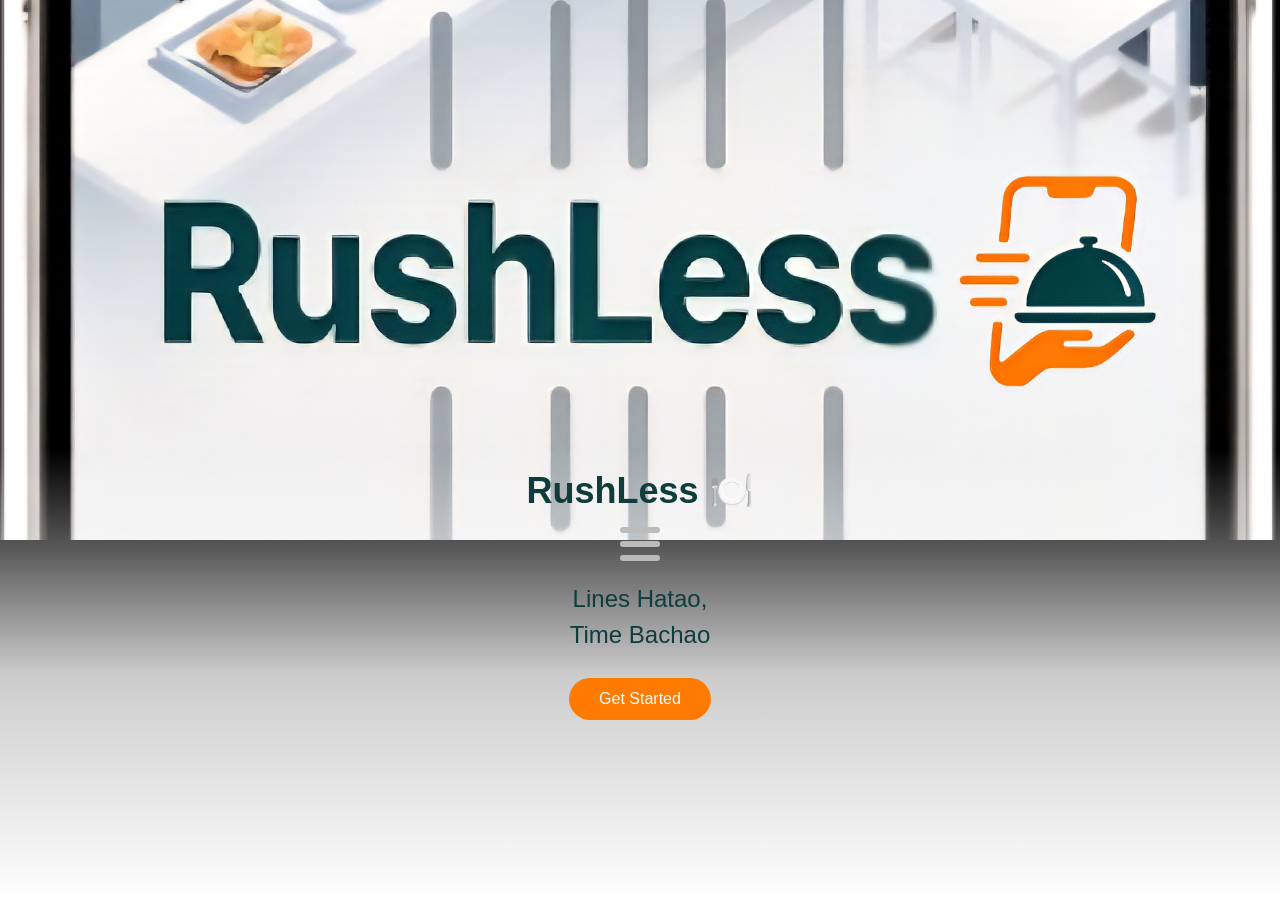
==== index.html @ dc9208c0 "Add files via upload" ====
<!DOCTYPE html>
<html lang="en">
<head>
  <meta charset="UTF-8">
  <title>RushLess</title>
  <link rel="stylesheet" href="style.css">
</head>
<body>

  <div class="screen">

    <!-- Top Image -->
    <img src="assets/banner.jpg" class="banner" alt="">

    <!-- Overlay Content -->
    <div class="content">

      <h1 class="title">
        RushLess <span>🍽️</span>
      </h1>

      <div class="lines">
        <span></span>
        <span></span>
        <span></span>
      </div>

      <p class="tagline">
        Lines Hatao,<br>
        Time Bachao
      </p>

      <button onclick="startApp()" class="btn">
        Get Started
      </button>

    </div>

  </div>

  <script src="script.js"></script>

</body>
</html>
---- style.css ----
* {
  margin: 0;
  padding: 0;
  box-sizing: border-box;
  font-family: 'Segoe UI', sans-serif;
}

body {
  background: #000;
}

/* Full screen like mobile app */
.screen {
  width: 100%;
  height: 100vh;
  position: relative;
  overflow: hidden;
}

/* Image */
.banner {
  width: 100%;
  height: 60%;
  object-fit: cover;
}

/* Content area */
.content {
  position: absolute;
  bottom: 0;
  width: 100%;
  height: 50%;
  background: linear-gradient(to top, #ffffff, rgba(255,255,255,0.8), transparent);
  text-align: center;
  padding-top: 20px;
}

/* Title */
.title {
  font-size: 36px;
  color: #0f3d3e;
}

.title span {
  color: orange;
}

/* Lines */
.lines {
  margin: 15px 0;
}

.lines span {
  display: block;
  width: 40px;
  height: 6px;
  background: #bbb;
  margin: 8px auto;
  border-radius: 5px;
}

/* Tagline */
.tagline {
  font-size: 24px;
  color: #0f3d3e;
  margin-top: 20px;
  line-height: 1.5;
}

/* Button */
.btn {
  margin-top: 25px;
  padding: 12px 30px;
  background: #ff7a00;
  color: white;
  border: none;
  border-radius: 25px;
  font-size: 16px;
  cursor: pointer;
  transition: 0.3s;
}

.btn:hover {
  background: #e56d00;
}
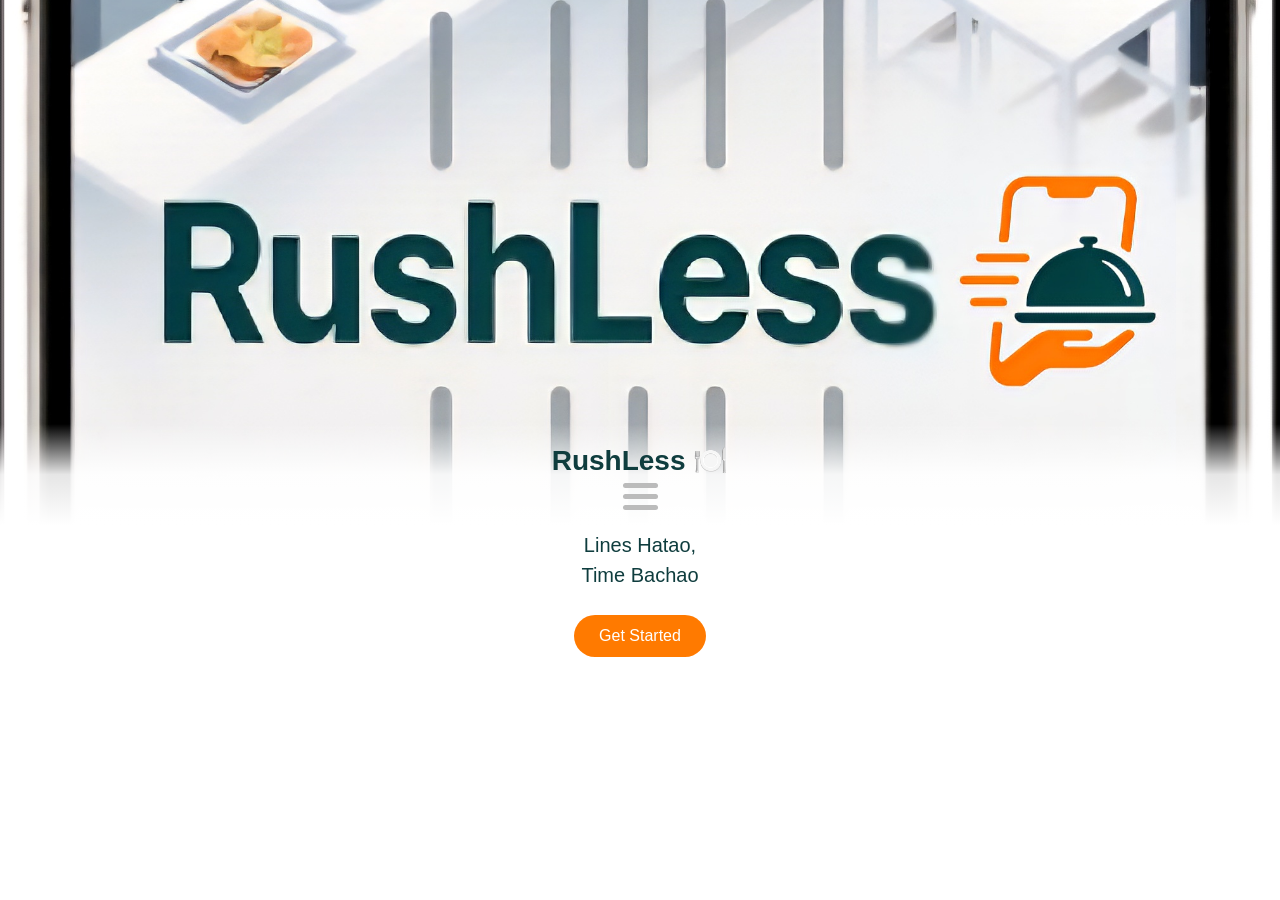
==== commit a835fe1b: "Add files via upload" ====
--- a/index.html
+++ b/index.html
@@ -2,6 +2,7 @@
 <html lang="en">
 <head>
   <meta charset="UTF-8">
+  <meta name="viewport" content="width=device-width, initial-scale=1.0">
   <title>RushLess</title>
   <link rel="stylesheet" href="style.css">
 </head>
--- a/style.css
+++ b/style.css
@@ -6,13 +6,13 @@
 }
 
 body {
-  background: #000;
+  background: #fff;
 }
 
-/* Full screen like mobile app */
+/* Full mobile screen */
 .screen {
   width: 100%;
-  height: 100vh;
+  min-height: 100vh;
   position: relative;
   overflow: hidden;
 }
@@ -20,24 +20,28 @@
 /* Image */
 .banner {
   width: 100%;
-  height: 60%;
+  height: 60vh;   /* responsive height */
   object-fit: cover;
 }
 
-/* Content area */
+/* Overlay content */
 .content {
-  position: absolute;
-  bottom: 0;
-  width: 100%;
-  height: 50%;
-  background: linear-gradient(to top, #ffffff, rgba(255,255,255,0.8), transparent);
+  position: relative;
+  margin-top: -120px; /* pulls content over image */
+  padding: 20px;
   text-align: center;
-  padding-top: 20px;
+
+  background: linear-gradient(
+    to top,
+    #ffffff 60%,
+    rgba(255,255,255,0.9) 80%,
+    transparent
+  );
 }
 
 /* Title */
 .title {
-  font-size: 36px;
+  font-size: 28px;
   color: #0f3d3e;
 }
 
@@ -46,22 +50,18 @@
 }
 
 /* Lines */
-.lines {
-  margin: 15px 0;
-}
-
 .lines span {
   display: block;
-  width: 40px;
-  height: 6px;
+  width: 35px;
+  height: 5px;
   background: #bbb;
-  margin: 8px auto;
+  margin: 6px auto;
   border-radius: 5px;
 }
 
 /* Tagline */
 .tagline {
-  font-size: 24px;
+  font-size: 20px;
   color: #0f3d3e;
   margin-top: 20px;
   line-height: 1.5;
@@ -70,16 +70,10 @@
 /* Button */
 .btn {
   margin-top: 25px;
-  padding: 12px 30px;
+  padding: 12px 25px;
   background: #ff7a00;
   color: white;
   border: none;
   border-radius: 25px;
   font-size: 16px;
-  cursor: pointer;
-  transition: 0.3s;
-}
-
-.btn:hover {
-  background: #e56d00;
 }
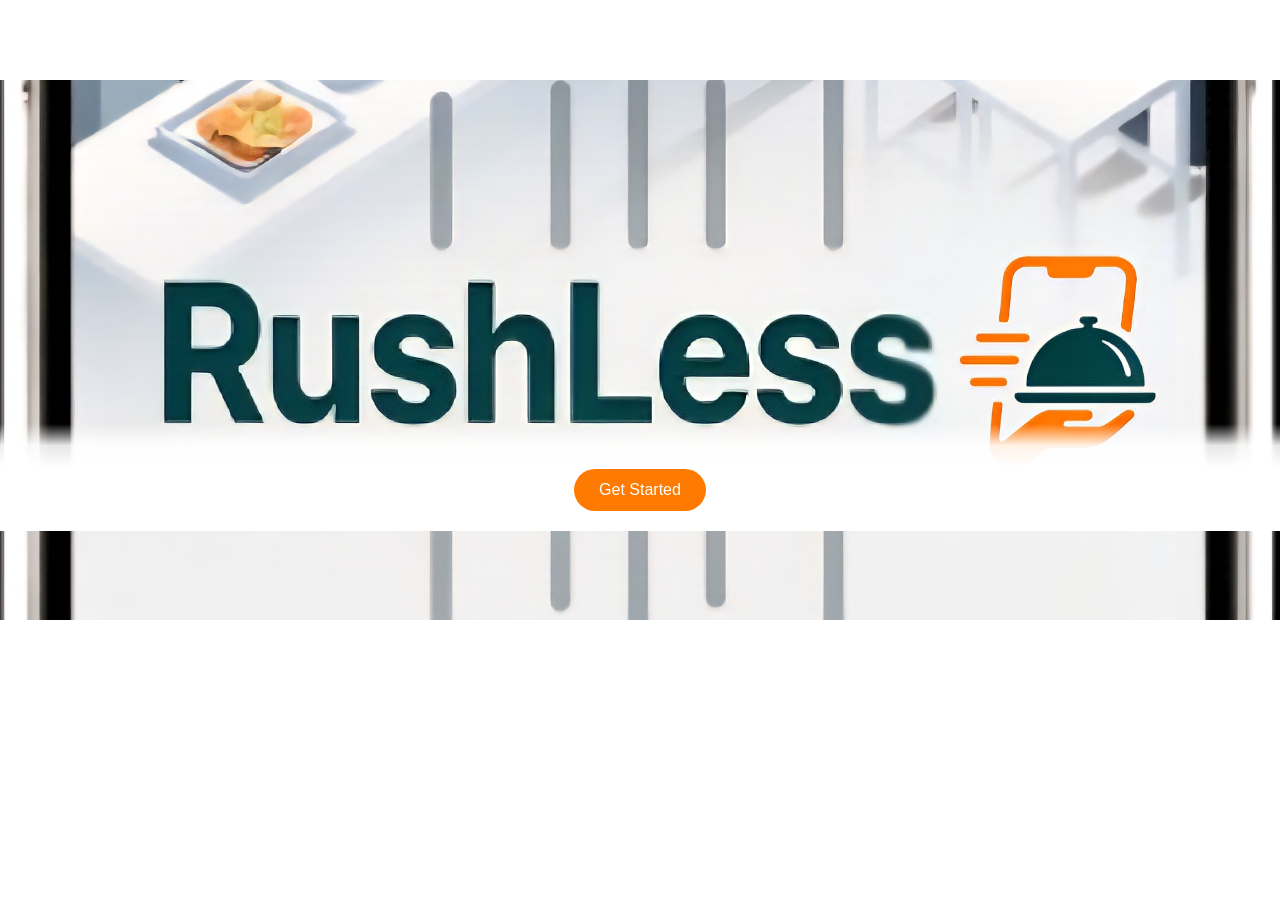
==== commit 05642998: "Update index.html" ====
--- a/index.html
+++ b/index.html
@@ -10,28 +10,13 @@
 
   <div class="screen">
 
-    <!-- Top Image -->
-    <img src="assets/banner.jpg" class="banner" alt="">
+    <!-- Banner Image -->
+    <img src="assets/banner.jpg" class="banner" alt="RushLess">
 
     <!-- Overlay Content -->
     <div class="content">
 
-      <h1 class="title">
-        RushLess <span>🍽️</span>
-      </h1>
-
-      <div class="lines">
-        <span></span>
-        <span></span>
-        <span></span>
-      </div>
-
-      <p class="tagline">
-        Lines Hatao,<br>
-        Time Bachao
-      </p>
-
-      <button onclick="startApp()" class="btn">
+      <button class="btn" onclick="startApp()">
         Get Started
       </button>
 
@@ -42,4 +27,4 @@
   <script src="script.js"></script>
 
 </body>
-</html>+</html>
--- a/style.css
+++ b/style.css
@@ -22,6 +22,8 @@
   width: 100%;
   height: 60vh;   /* responsive height */
   object-fit: cover;
+
+  transform: translateY(80px); /* 👈 pushes image DOWN */
 }
 
 /* Overlay content */
@@ -76,4 +78,4 @@
   border: none;
   border-radius: 25px;
   font-size: 16px;
-}+}
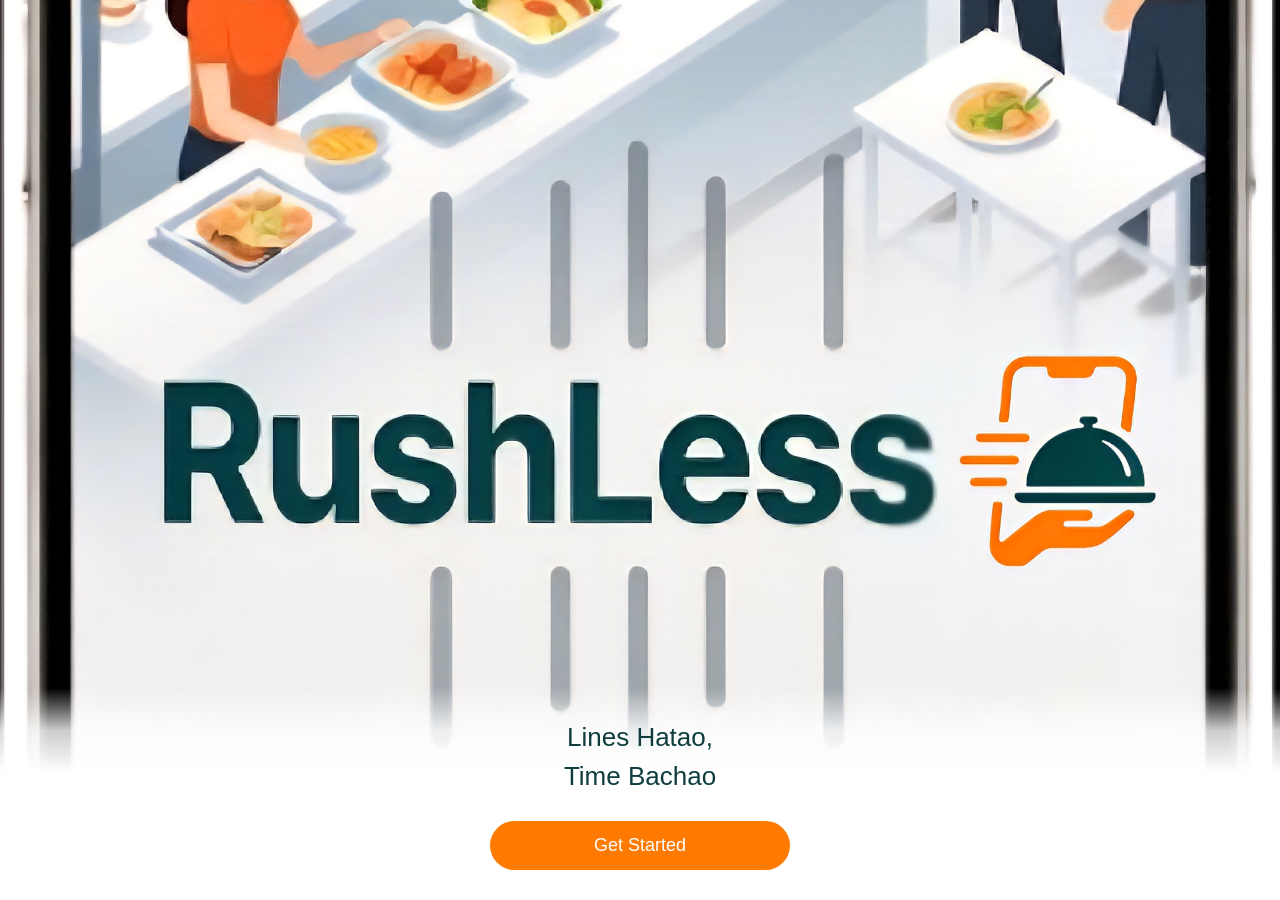
==== commit c09a6ad1: "Add files via upload" ====
--- a/index.html
+++ b/index.html
@@ -10,11 +10,16 @@
 
   <div class="screen">
 
-    <!-- Banner Image -->
-    <img src="assets/banner.jpg" class="banner" alt="RushLess">
+    <!-- Full Image -->
+    <img src="assets/banner.jpg" class="banner" alt="">
 
-    <!-- Overlay Content -->
-    <div class="content">
+    <!-- Bottom Section -->
+    <div class="bottom">
+
+      <p class="tagline">
+        Lines Hatao,<br>
+        Time Bachao
+      </p>
 
       <button class="btn" onclick="startApp()">
         Get Started
@@ -27,4 +32,4 @@
   <script src="script.js"></script>
 
 </body>
-</html>
+</html>
--- a/style.css
+++ b/style.css
@@ -9,10 +9,10 @@
   background: #fff;
 }
 
-/* Full mobile screen */
+/* Full screen */
 .screen {
   width: 100%;
-  min-height: 100vh;
+  height: 100vh;
   position: relative;
   overflow: hidden;
 }
@@ -20,62 +20,47 @@
 /* Image */
 .banner {
   width: 100%;
-  height: 60vh;   /* responsive height */
+  height: 100%;
   object-fit: cover;
-
-  transform: translateY(80px); /* 👈 pushes image DOWN */
 }
 
-/* Overlay content */
-.content {
-  position: relative;
-  margin-top: -120px; /* pulls content over image */
-  padding: 20px;
+/* Bottom overlay */
+.bottom {
+  position: absolute;
+  bottom: 0;
+  width: 100%;
+  padding: 30px 20px;
   text-align: center;
 
   background: linear-gradient(
     to top,
     #ffffff 60%,
-    rgba(255,255,255,0.9) 80%,
+    rgba(255,255,255,0.8) 80%,
     transparent
   );
 }
 
-/* Title */
-.title {
-  font-size: 28px;
-  color: #0f3d3e;
-}
-
-.title span {
-  color: orange;
-}
-
-/* Lines */
-.lines span {
-  display: block;
-  width: 35px;
-  height: 5px;
-  background: #bbb;
-  margin: 6px auto;
-  border-radius: 5px;
-}
-
 /* Tagline */
 .tagline {
-  font-size: 20px;
+  font-size: 26px;
   color: #0f3d3e;
-  margin-top: 20px;
+  margin-bottom: 25px;
   line-height: 1.5;
 }
 
 /* Button */
 .btn {
-  margin-top: 25px;
-  padding: 12px 25px;
+  width: 80%;
+  max-width: 300px;
+  padding: 14px;
   background: #ff7a00;
   color: white;
   border: none;
-  border-radius: 25px;
-  font-size: 16px;
+  border-radius: 30px;
+  font-size: 18px;
+  cursor: pointer;
 }
+
+.btn:hover {
+  background: #e56d00;
+}
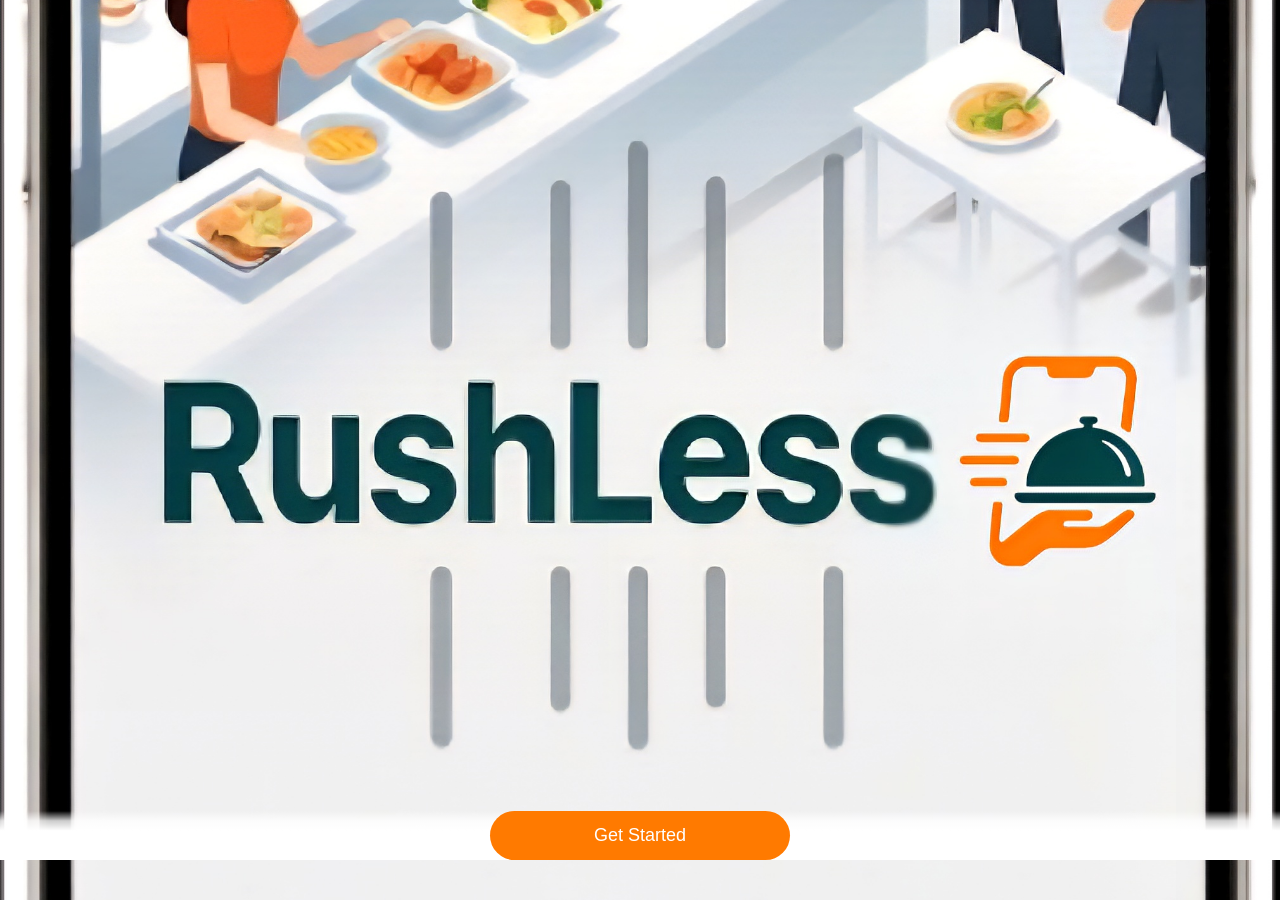
==== commit c910dafc: "Update index.html" ====
--- a/index.html
+++ b/index.html
@@ -16,11 +16,6 @@
     <!-- Bottom Section -->
     <div class="bottom">
 
-      <p class="tagline">
-        Lines Hatao,<br>
-        Time Bachao
-      </p>
-
       <button class="btn" onclick="startApp()">
         Get Started
       </button>
@@ -32,4 +27,4 @@
   <script src="script.js"></script>
 
 </body>
-</html>+</html>
--- a/style.css
+++ b/style.css
@@ -11,7 +11,7 @@
 
 /* Full screen */
 .screen {
-  width: 100%;
+  min-height: 100dvh; /* FIX for mobile */
   height: 100vh;
   position: relative;
   overflow: hidden;
@@ -22,14 +22,16 @@
   width: 100%;
   height: 100%;
   object-fit: cover;
+  display: block; /* removes white gaps */
 }
 
 /* Bottom overlay */
 .bottom {
   position: absolute;
-  bottom: 0;
+  bottom: 40px; /* space from bottom */
+  left: 50%;
+  transform: translateX(-50%);
   width: 100%;
-  padding: 30px 20px;
   text-align: center;
 
   background: linear-gradient(
@@ -63,4 +65,4 @@
 
 .btn:hover {
   background: #e56d00;
-}+}
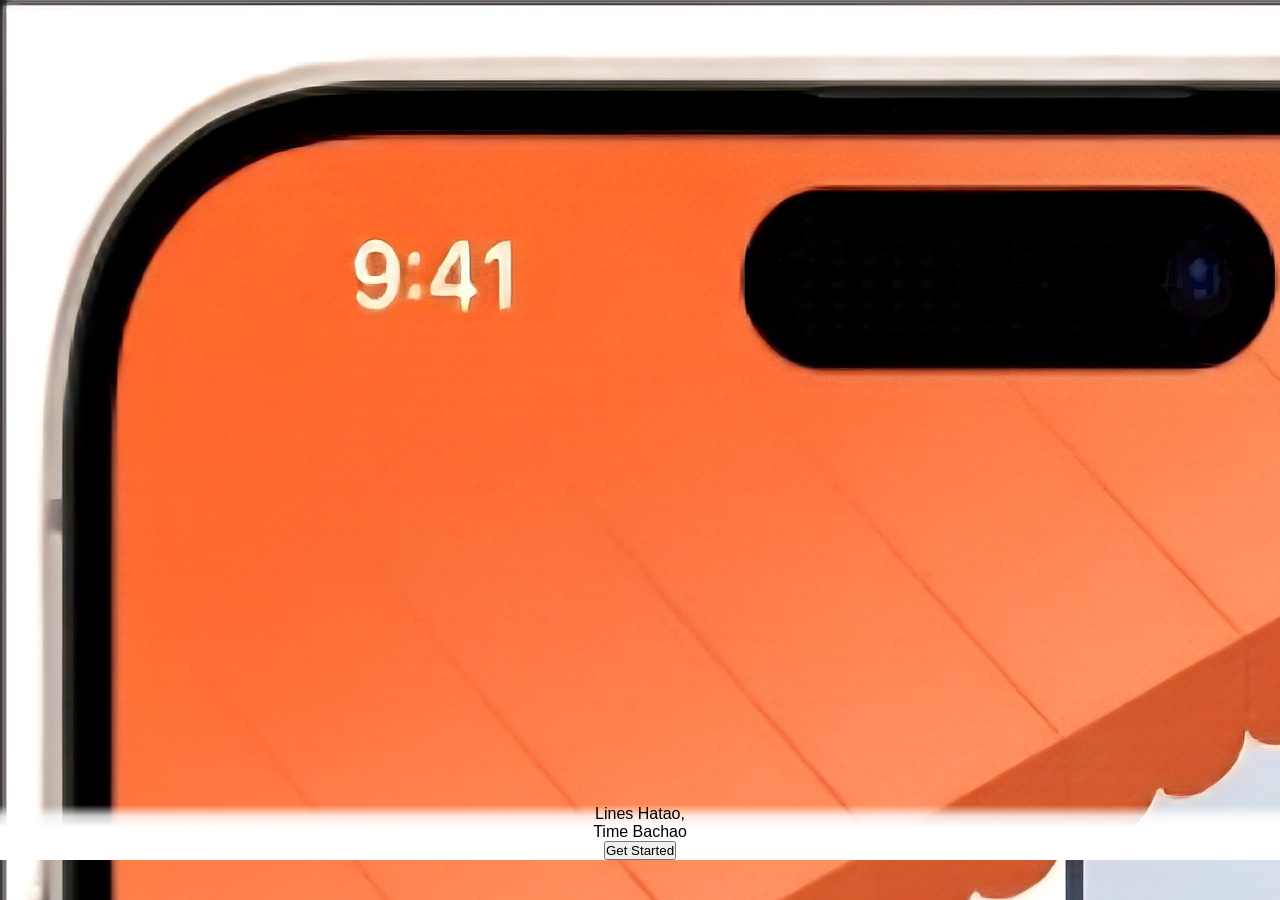
==== commit d2af7483: "Update index.html" ====
--- a/index.html
+++ b/index.html
@@ -1,30 +1,44 @@
 <!DOCTYPE html>
 <html lang="en">
 <head>
-  <meta charset="UTF-8">
-  <meta name="viewport" content="width=device-width, initial-scale=1.0">
-  <title>RushLess</title>
-  <link rel="stylesheet" href="style.css">
+<meta charset="UTF-8">
+<meta name="viewport" content="width=device-width, initial-scale=1.0">
+<title>RushLess</title>
+
+<link rel="stylesheet" href="style.css">
 </head>
+
 <body>
 
-  <div class="screen">
+<div class="screen">
 
-    <!-- Full Image -->
-    <img src="assets/banner.jpg" class="banner" alt="">
-
-    <!-- Bottom Section -->
-    <div class="bottom">
-
-      <button class="btn" onclick="startApp()">
-        Get Started
-      </button>
-
-    </div>
-
+  <!-- TOP ILLUSTRATION -->
+  <div class="top">
+    <img src="assets/banner.jpg" alt="">
   </div>
 
-  <script src="script.js"></script>
+  <!-- LOGO + LINES -->
+  <div class="center">
+    <h1>RushLess <span>🍽️</span></h1>
+
+    <div class="lines">
+      <div></div>
+      <div></div>
+      <div></div>
+      <div></div>
+    </div>
+  </div>
+
+  <!-- TEXT + BUTTON -->
+  <div class="bottom">
+    <p>Lines Hatao,<br>Time Bachao</p>
+
+    <button onclick="startApp()">Get Started</button>
+  </div>
+
+</div>
+
+<script src="script.js"></script>
 
 </body>
 </html>
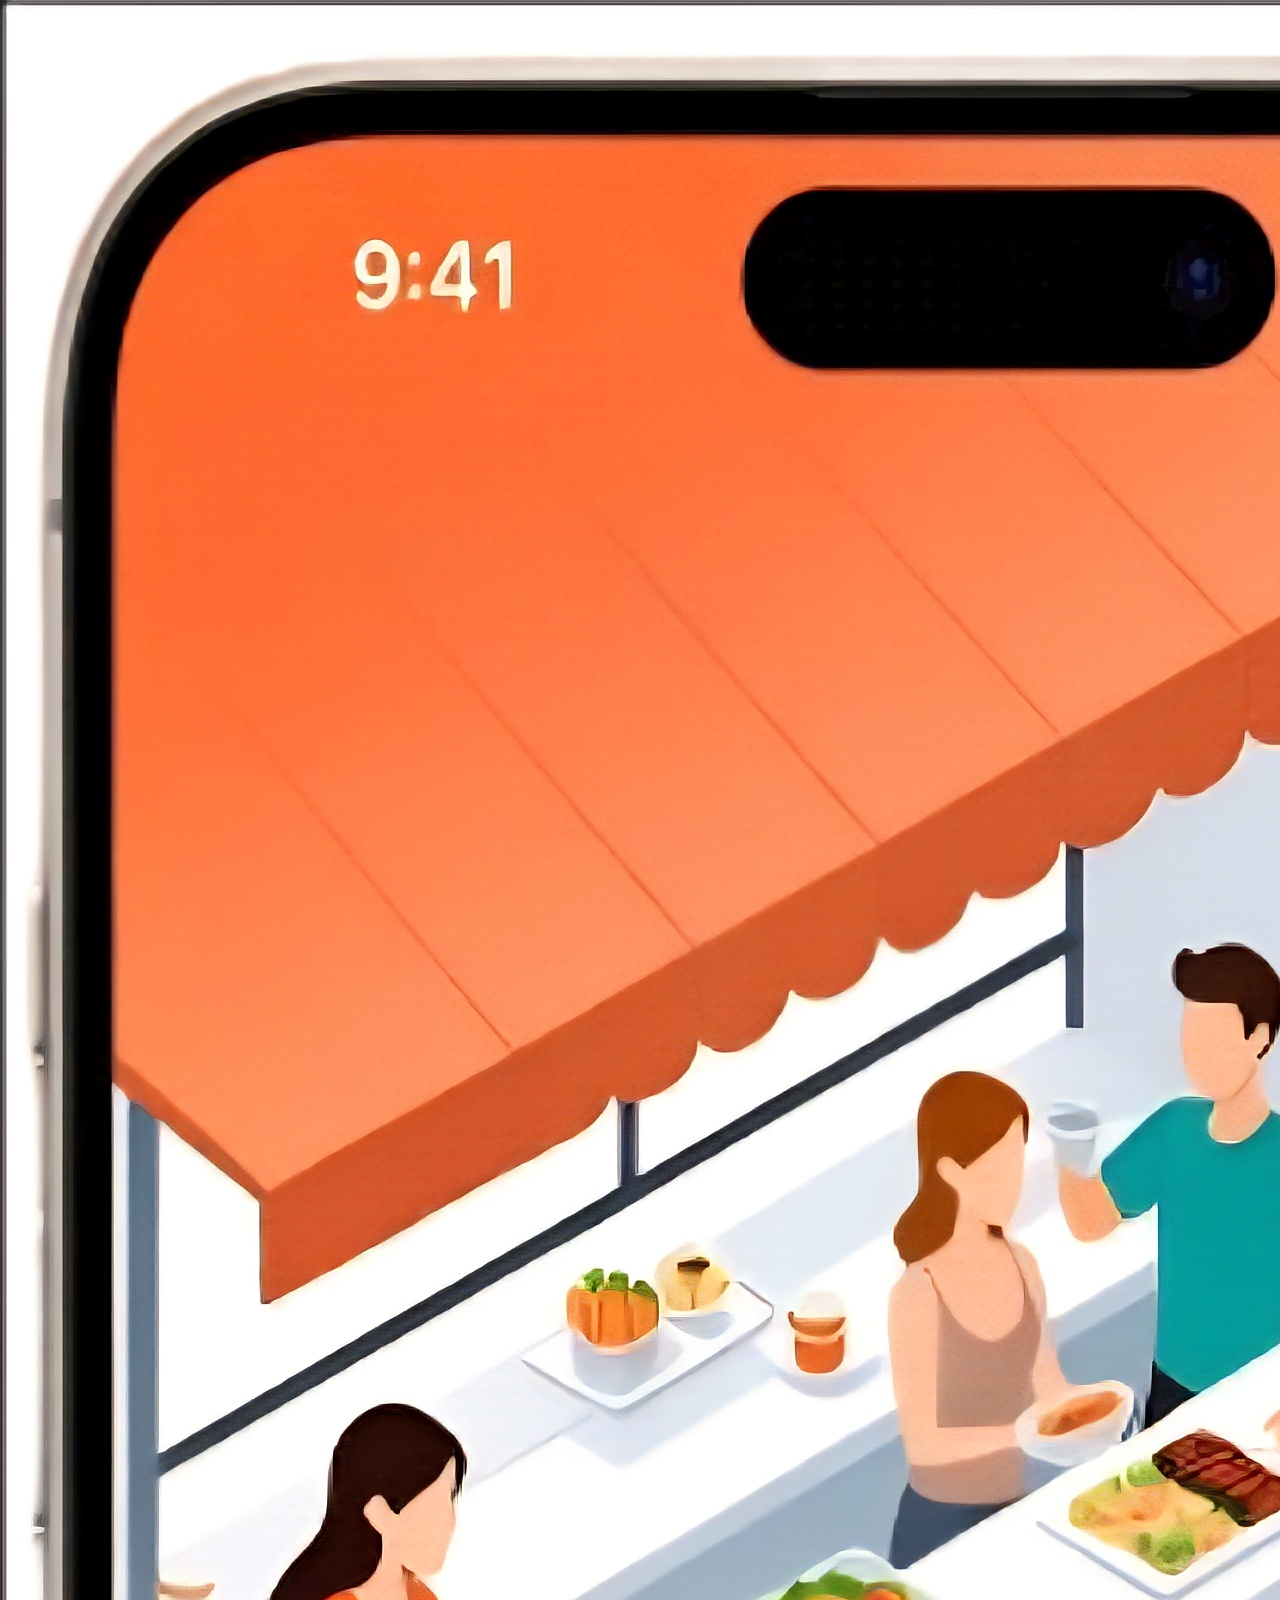
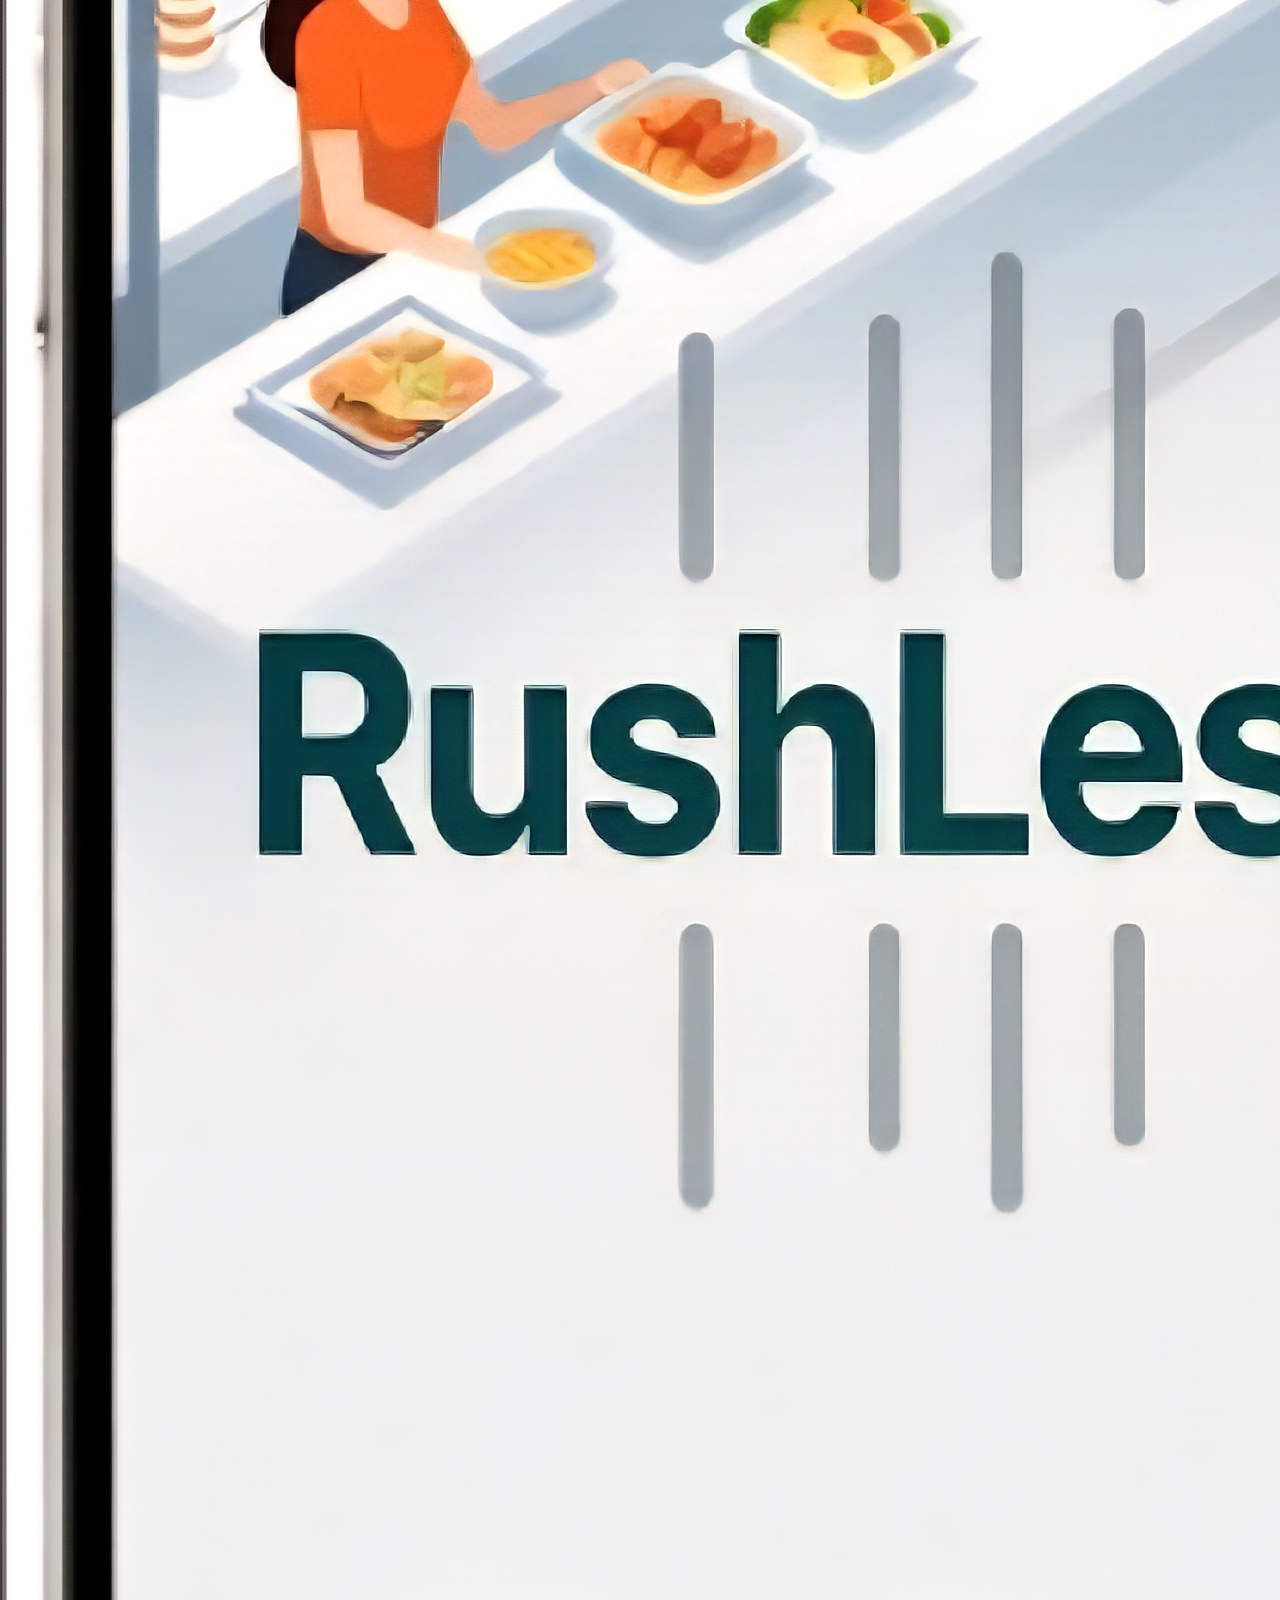
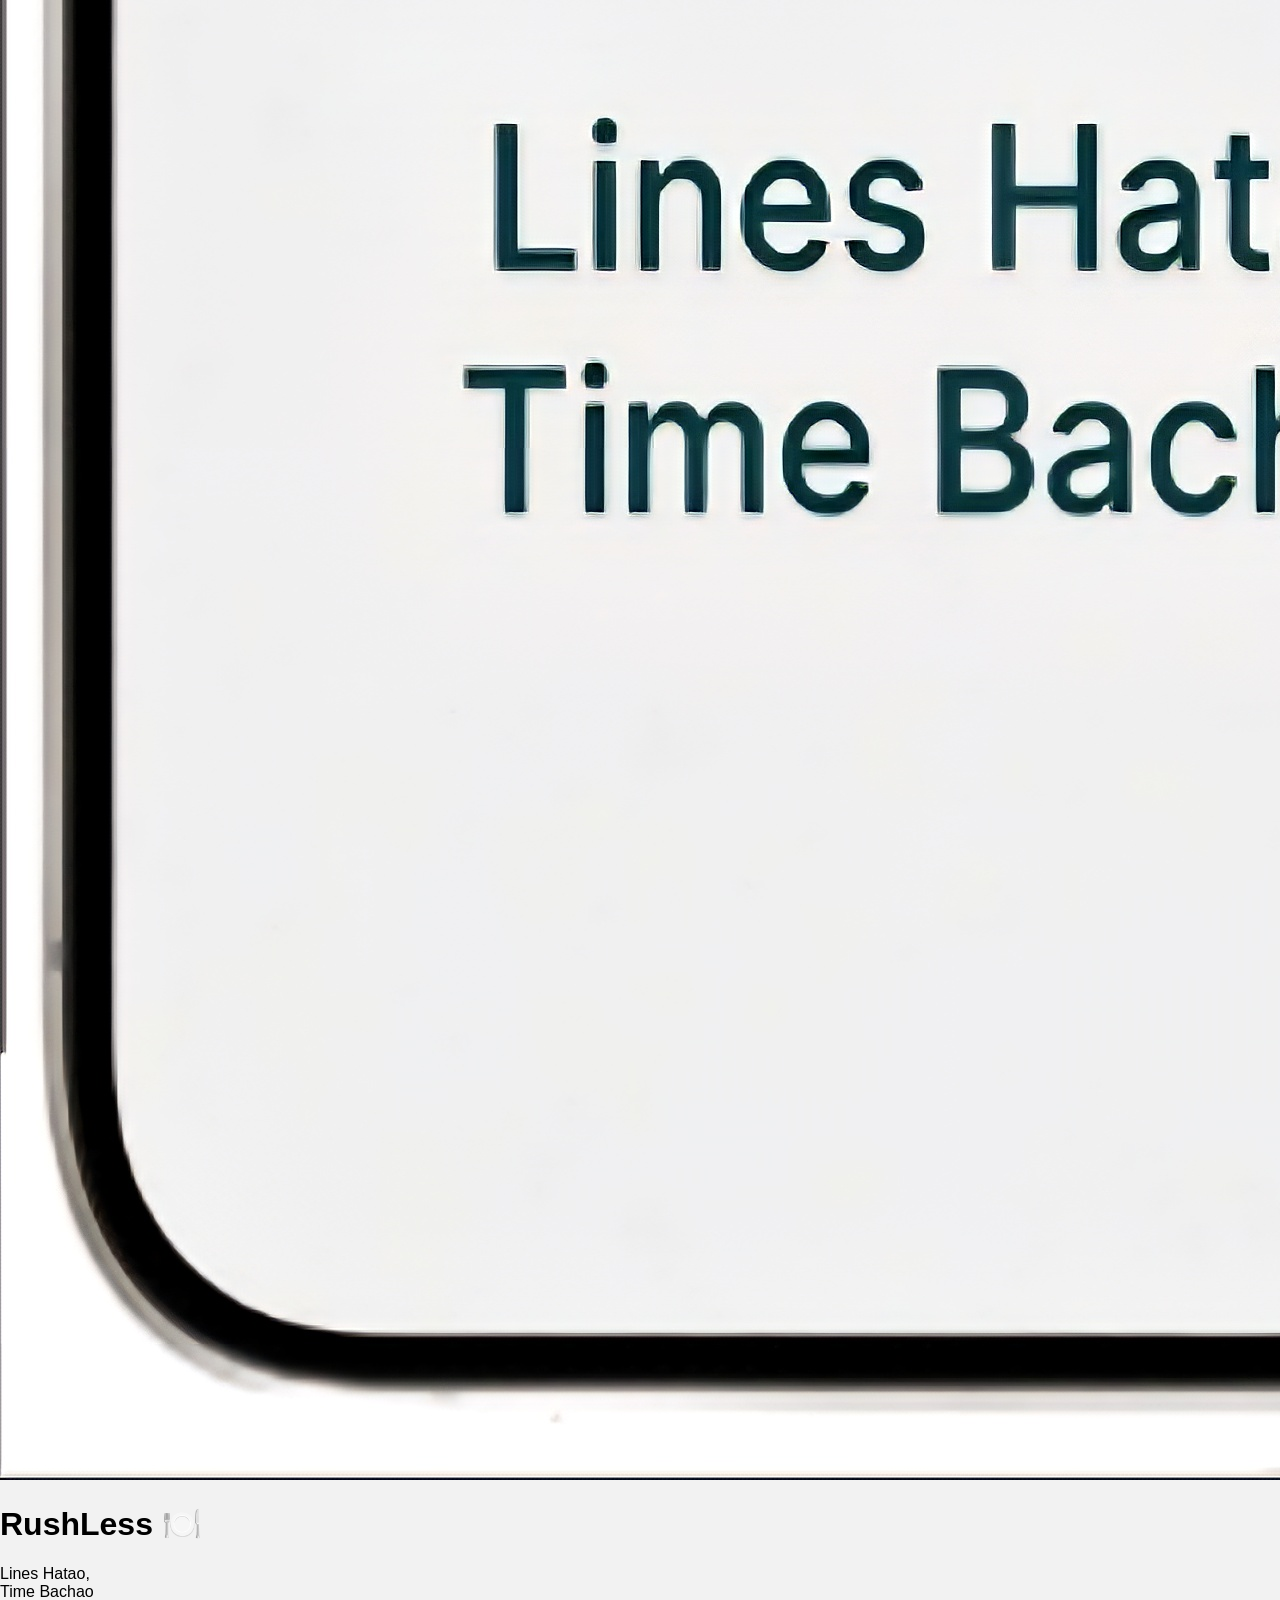
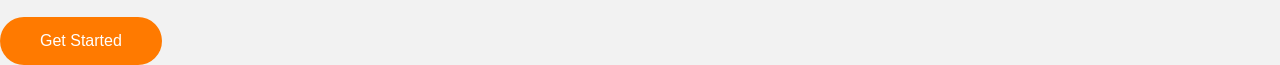
==== commit 699389a1: "Update index.html" ====
--- a/index.html
+++ b/index.html
@@ -4,41 +4,36 @@
 <meta charset="UTF-8">
 <meta name="viewport" content="width=device-width, initial-scale=1.0">
 <title>RushLess</title>
-
 <link rel="stylesheet" href="style.css">
 </head>
 
 <body>
 
-<div class="screen">
+<div class="hero">
 
-  <!-- TOP ILLUSTRATION -->
-  <div class="top">
-    <img src="assets/banner.jpg" alt="">
-  </div>
+  <!-- Background Image -->
+  <img src="assets/banner.jpg" class="bg">
 
-  <!-- LOGO + LINES -->
-  <div class="center">
+  <!-- Overlay -->
+  <div class="overlay"></div>
+
+  <!-- Content -->
+  <div class="content">
+
     <h1>RushLess <span>🍽️</span></h1>
 
     <div class="lines">
-      <div></div>
-      <div></div>
-      <div></div>
-      <div></div>
+      <span></span><span></span><span></span><span></span>
     </div>
-  </div>
 
-  <!-- TEXT + BUTTON -->
-  <div class="bottom">
     <p>Lines Hatao,<br>Time Bachao</p>
 
     <button onclick="startApp()">Get Started</button>
+
   </div>
 
 </div>
 
 <script src="script.js"></script>
-
 </body>
 </html>
--- a/style.css
+++ b/style.css
@@ -1,68 +1,67 @@
-* {
+body {
   margin: 0;
-  padding: 0;
-  box-sizing: border-box;
-  font-family: 'Segoe UI', sans-serif;
+  font-family: Arial;
+  background: #f2f2f2;
 }
 
-body {
-  background: #fff;
+/* FULL SCREEN */
+.screen {
+  height: 100vh;
+  display: flex;
+  flex-direction: column;
+  justify-content: space-between;
 }
 
-/* Full screen */
-.screen {
-  min-height: 100dvh; /* FIX for mobile */
-  height: 100vh;
-  position: relative;
-  overflow: hidden;
+/* IMAGE */
+.top img {
+  width: 100%;
+  height: 50vh;
+  object-fit: cover;
 }
 
-/* Image */
-.banner {
-  width: 100%;
-  height: 100%;
-  object-fit: cover;
-  display: block; /* removes white gaps */
+/* CENTER */
+.center {
+  text-align: center;
+  margin-top: -40px;
 }
 
-/* Bottom overlay */
-.bottom {
-  position: absolute;
-  bottom: 40px; /* space from bottom */
-  left: 50%;
-  transform: translateX(-50%);
-  width: 100%;
-  text-align: center;
-
-  background: linear-gradient(
-    to top,
-    #ffffff 60%,
-    rgba(255,255,255,0.8) 80%,
-    transparent
-  );
+.center h1 {
+  color: #0a3d3f;
+  font-size: 32px;
 }
 
-/* Tagline */
-.tagline {
-  font-size: 26px;
-  color: #0f3d3e;
-  margin-bottom: 25px;
-  line-height: 1.5;
+/* LINES */
+.lines {
+  margin-top: 10px;
 }
 
-/* Button */
-.btn {
-  width: 80%;
-  max-width: 300px;
-  padding: 14px;
-  background: #ff7a00;
-  color: white;
-  border: none;
-  border-radius: 30px;
-  font-size: 18px;
-  cursor: pointer;
+.lines div {
+  width: 6px;
+  height: 25px;
+  background: #bbb;
+  display: inline-block;
+  margin: 3px;
+  border-radius: 10px;
 }
 
-.btn:hover {
-  background: #e56d00;
+/* BOTTOM */
+.bottom {
+  text-align: center;
+  padding-bottom: 40px;
 }
+
+.bottom p {
+  font-size: 20px;
+  color: #0a3d3f;
+  margin-bottom: 20px;
+}
+
+/* BUTTON */
+button {
+  background: #ff7a00;
+  border: none;
+  color: white;
+  padding: 15px 40px;
+  border-radius: 30px;
+  font-size: 16px;
+}
